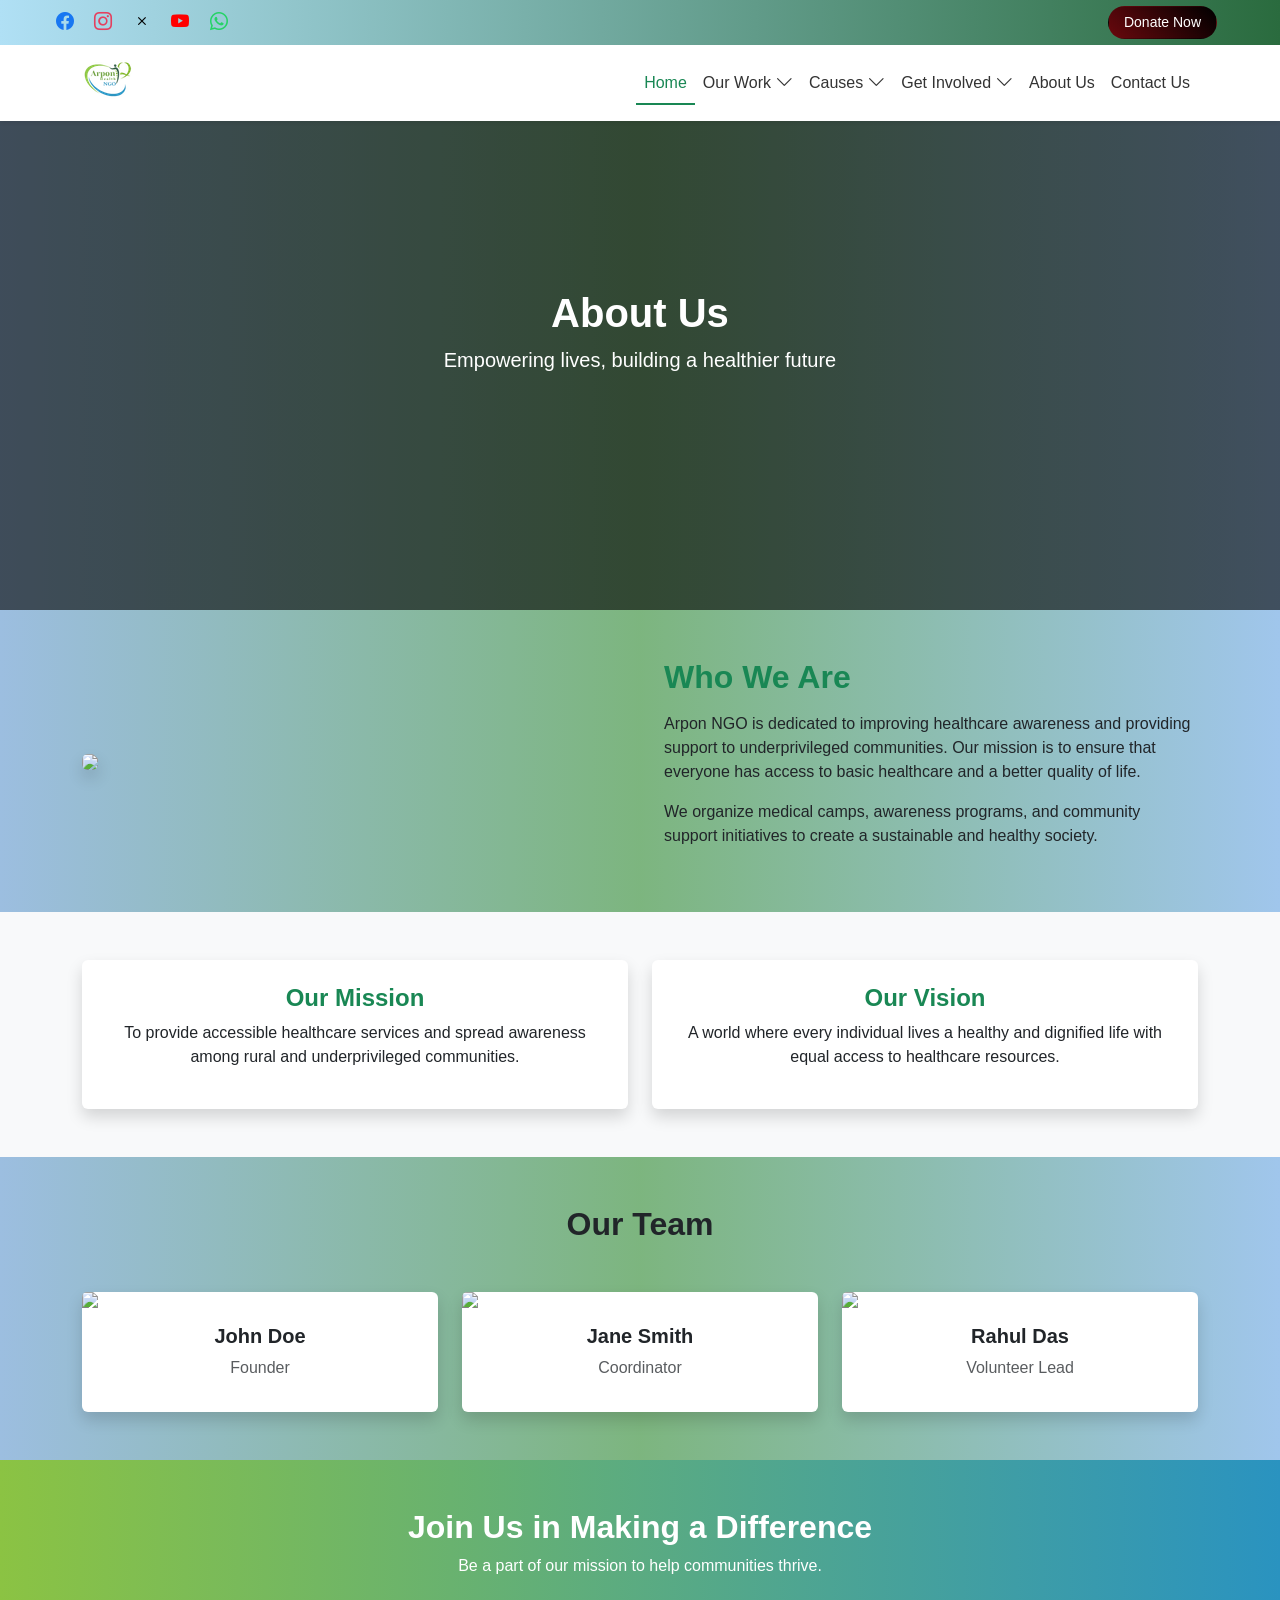
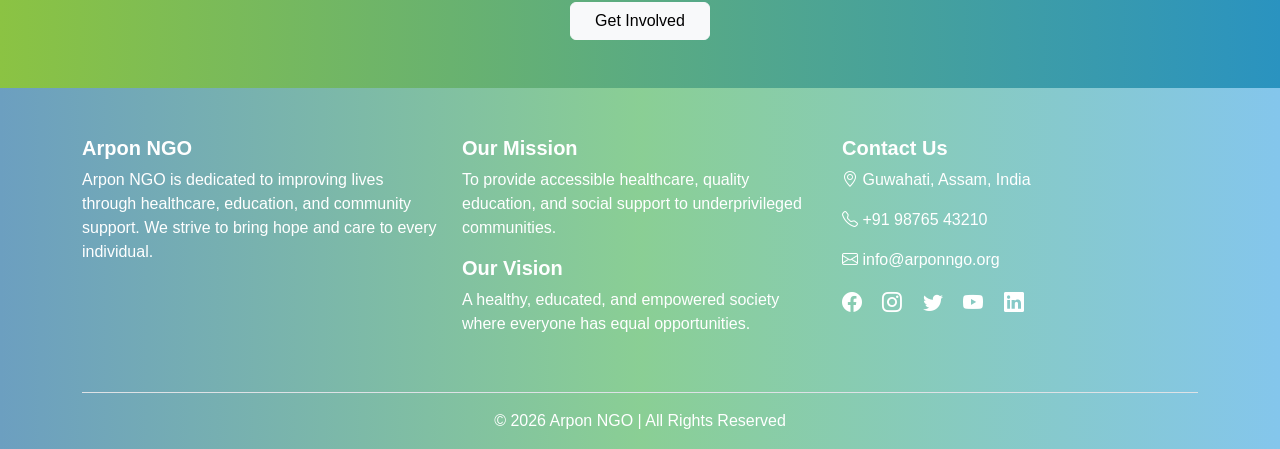
==== about_us.html @ 146d2fc1 "updated" ====
<!DOCTYPE html>
<html lang="en">
<head>
  <meta charset="UTF-8">
  <meta name="viewport" content="width=device-width, initial-scale=1.0">
  <title>About Us - Arpon NGO</title>

  <!-- Bootstrap 5 -->
  <link href="https://cdn.jsdelivr.net/npm/bootstrap@5.3.2/dist/css/bootstrap.min.css" rel="stylesheet">
  <link href="https://cdn.jsdelivr.net/npm/bootstrap-icons@1.11.3/font/bootstrap-icons.css" rel="stylesheet">

  <!-- Custom CSS -->
  <link rel="stylesheet" href="aseets/css/index.css">
  <link rel="stylesheet" href="aseets/css/about.css">
</head>
<body style="background: linear-gradient(to right, #9cbee0, #509c53be, #a0c6ec);">

  <!-- Top Bar -->
<div class="top-bar d-flex justify-content-between align-items-center px-3 px-lg-5">
  
  <!-- Social -->
   <div class="social-icons">
      <a href="#" class="facebook"><i class="bi bi-facebook"></i></a>
      <a href="#" class="instagram"><i class="bi bi-instagram"></i></a>
      <a href="#" class="twitter"><i class="bi bi-x"></i></a>
      <a href="#" class="youtube"><i class="bi bi-youtube"></i></a>
      <a href="#" class="whatsapp"><i class="bi bi-whatsapp"></i></a>
    </div>

  <!-- Donate Button -->
  <a href="#" class="btn btn-donate-top">Donate Now</a>
</div>

<!-- Navbar -->
<nav class="navbar navbar-expand-lg navbar-light bg-white shadow-sm fixed-top">
  <div class="container">

    <!-- Logo -->
   <a class="navbar-brand d-flex align-items-center fw-bold text-success" href="index.html">
  <img src="aseets/image/Arpan-NGO-Logo-50.png" class="me-2">
</a>

    <!-- Mobile Toggle -->
    <button class="navbar-toggler custom-toggler" data-bs-toggle="collapse" data-bs-target="#navMenu">
      <span></span>
      <span></span>
      <span></span>
    </button>

    <!-- Menu -->
    <div class="collapse navbar-collapse" id="navMenu">
      <ul class="navbar-nav ms-auto align-items-lg-center">

        <li class="nav-item">
          <a class="nav-link active" href="index.html">
            <i class="bi bi-house-door me-1 d-lg-none"></i> Home
          </a>
        </li>
<!-- Our Work -->
<li class="nav-item dropdown">
  <a class="nav-link d-flex align-items-center" data-bs-toggle="dropdown">
    <i class="bi bi-images me-1 d-lg-none"></i>
    Our Work
    <i class="bi bi-chevron-down ms-1 dropdown-arrow"></i>
  </a>
  <ul class="dropdown-menu">
    <li><a class="dropdown-item" href="gallery.html">Photos</a></li>
    <li><a class="dropdown-item" href="videos.html">Videos</a></li>
  </ul>
</li>

        <!-- Causes -->
        <li class="nav-item dropdown">
          <a class="nav-link d-flex align-items-center" data-bs-toggle="dropdown">
    <i class="bi bi-heart-pulse me-1 d-lg-none"></i> Causes
  <i class="bi bi-chevron-down ms-1 dropdown-arrow"></i>
</a>
          <ul class="dropdown-menu">
            <li><a class="dropdown-item" href="#">Healthcare</a></li>
            <li><a class="dropdown-item" href="#">Education</a></li>
          </ul>
        </li>

<!-- Get Involved -->
<li class="nav-item dropdown">
  <a class="nav-link d-flex align-items-center" data-bs-toggle="dropdown">
    <i class="bi bi-people me-1 d-lg-none"></i>
    Get Involved
    <i class="bi bi-chevron-down ms-1 dropdown-arrow"></i>
  </a>
  <ul class="dropdown-menu">
    <li><a class="dropdown-item" href="volunteer.html">Volunteer</a></li>
    <li><a class="dropdown-item" href="#">Partner With Us</a></li>
  </ul>
</li>

        <li class="nav-item">
          <a class="nav-link" href="about_us.html">
            <i class="bi bi-info-circle me-1 d-lg-none"></i> About Us
          </a>
        </li>

        <li class="nav-item">
          <a class="nav-link" href="#contact">
            <i class="bi bi-envelope me-1 d-lg-none"></i> Contact Us
          </a>
        </li>

      </ul>
    </div>

  </div>
</nav>


<!-- ================= HERO ================= -->
<section class="about-hero d-flex align-items-center text-white">
  <div class="container text-center">
    <h1 class="fw-bold">About Us</h1>
    <p class="lead">Empowering lives, building a healthier future</p>
  </div>
</section>

<!-- ================= ABOUT CONTENT ================= -->
<section class="py-5">
  <div class="container">
    <div class="row align-items-center g-5">

      <!-- Image -->
      <div class="col-lg-6">
        <img src="assets/image/about.jpg" class="img-fluid rounded shadow">
      </div>

      <!-- Text -->
      <div class="col-lg-6">
        <h2 class="fw-bold mb-3 text-success">Who We Are</h2>
        <p>
          Arpon NGO is dedicated to improving healthcare awareness and providing support
          to underprivileged communities. Our mission is to ensure that everyone has access
          to basic healthcare and a better quality of life.
        </p>
        <p>
          We organize medical camps, awareness programs, and community support initiatives
          to create a sustainable and healthy society.
        </p>
      </div>

    </div>
  </div>
</section>

<!-- ================= MISSION & VISION ================= -->
<section class="bg-light py-5">
  <div class="container">
    <div class="row g-4 text-center">

      <div class="col-md-6">
        <div class="p-4 bg-white shadow rounded h-100">
          <h4 class="text-success fw-bold">Our Mission</h4>
          <p>
            To provide accessible healthcare services and spread awareness
            among rural and underprivileged communities.
          </p>
        </div>
      </div>

      <div class="col-md-6">
        <div class="p-4 bg-white shadow rounded h-100">
          <h4 class="text-success fw-bold">Our Vision</h4>
          <p>
            A world where every individual lives a healthy and dignified life
            with equal access to healthcare resources.
          </p>
        </div>
      </div>

    </div>
  </div>
</section>

<!-- ================= TEAM ================= -->
<section class="py-5">
  <div class="container text-center">
    <h2 class="fw-bold mb-5">Our Team</h2>

    <div class="row g-4">

      <!-- Member -->
      <div class="col-md-4">
        <div class="card border-0 shadow">
          <img src="assets/image/team1.jpg" class="card-img-top">
          <div class="card-body">
            <h5 class="fw-bold">John Doe</h5>
            <p class="text-muted">Founder</p>
          </div>
        </div>
      </div>

      <!-- Member -->
      <div class="col-md-4">
        <div class="card border-0 shadow">
          <img src="assets/image/team2.jpg" class="card-img-top">
          <div class="card-body">
            <h5 class="fw-bold">Jane Smith</h5>
            <p class="text-muted">Coordinator</p>
          </div>
        </div>
      </div>

      <!-- Member -->
      <div class="col-md-4">
        <div class="card border-0 shadow">
          <img src="assets/image/team3.jpg" class="card-img-top">
          <div class="card-body">
            <h5 class="fw-bold">Rahul Das</h5>
            <p class="text-muted">Volunteer Lead</p>
          </div>
        </div>
      </div>

    </div>
  </div>
</section>

<!-- ================= CTA ================= -->
<section class="cta text-white text-center py-5">
  <div class="container">
    <h2 class="fw-bold">Join Us in Making a Difference</h2>
    <p class="mb-4">Be a part of our mission to help communities thrive.</p>
    <a href="#" class="btn btn-light px-4">Get Involved</a>
  </div>
</section>

<!-- Footer -->
<footer style="background: linear-gradient(to right, #6c9fc0, #a3f7aece, #84c6ec);"
class="bg-dark text-white pt-5 pb-3">
  <div class="container">
    <div class="row">

      <!-- About NGO -->
      <div class="col-md-4 mb-4">
        <h5 class="fw-bold">Arpon NGO</h5>
        <p>
          Arpon NGO is dedicated to improving lives through healthcare, education, 
          and community support. We strive to bring hope and care to every individual.
        </p>
      </div>

      <!-- Mission & Vision -->
      <div class="col-md-4 mb-4">
        <h5 class="fw-bold">Our Mission</h5>
        <p>
          To provide accessible healthcare, quality education, and social support 
          to underprivileged communities.
        </p>

        <h5 class="fw-bold mt-3">Our Vision</h5>
        <p>
          A healthy, educated, and empowered society where everyone has equal opportunities.
        </p>
      </div>

      <!-- Contact Info -->
      <div class="col-md-4 mb-4">
        <h5 class="fw-bold">Contact Us</h5>
        <p><i class="bi bi-geo-alt"></i> Guwahati, Assam, India</p>
        <p><i class="bi bi-telephone"></i> +91 98765 43210</p>
        <p><i class="bi bi-envelope"></i> info@arponngo.org</p>

        <!-- Social Media -->
        <div class="mt-3">
          <a href="#" class="text-white me-3"><i class="bi bi-facebook fs-5"></i></a>
          <a href="#" class="text-white me-3"><i class="bi bi-instagram fs-5"></i></a>
          <a href="#" class="text-white me-3"><i class="bi bi-twitter fs-5"></i></a>
          <a href="#" class="text-white me-3"><i class="bi bi-youtube fs-5"></i></a>
          <a href="#" class="text-white"><i class="bi bi-linkedin fs-5"></i></a>
        </div>
      </div>

    </div>

    <!-- Bottom Footer -->
    <div class="text-center border-top pt-3 mt-3">
      <p class="mb-0">© 2026 Arpon NGO | All Rights Reserved</p>
    </div>
  </div>
</footer>

<!-- Bootstrap JS -->
<script src="https://cdn.jsdelivr.net/npm/bootstrap@5.3.2/dist/js/bootstrap.bundle.min.js"></script>

</body>
</html>
---- aseets/css/index.css ----
/* Colors */
:root {
  --primary: #8bc343;
  --secondary: #2a93c0;
}

/* General */
body {
  font-family: 'Segoe UI', sans-serif;
}

/* Top Bar */
.top-bar {
  position: fixed;
  top: 0;
  width: 100%;
  z-index: 1050;
  background: linear-gradient(to right, #b0e0f5, #2a6b3e);
  color: #286dbd;
  height: 45px;
  display: flex;
  align-items: center;
}

.top-bar a {
  color: #fff;
  margin-right: 15px;
  font-size: 14px;
  transition: 0.3s;
}

.top-bar a:hover {
  color: #f5fbff;
}
/* SOCIAL ICON COLORS (OFFICIAL BRAND COLORS) */

.social-icons a {
  font-size: 18px;
  margin: 0 8px;
  transition: 0.3s;
}

/* Facebook */
.social-icons a.facebook {
  color: #1877F2;
}

/* Instagram */
.social-icons a.instagram {
  color: #E4405F;
}

/* Twitter (X) */
.social-icons a.twitter {
  color: #000000;
}

/* YouTube */
.social-icons a.youtube {
  color: #FF0000;
}

/* WhatsApp */
.social-icons a.whatsapp {
  color: #25D366;
}

/* Hover effect */
.social-icons a:hover {
  transform: scale(1.2);
}

/* Donate Button */
.btn-donate-top {
  background: linear-gradient(45deg, #69080d, #000000);
  padding: 5px 15px;
  border-radius: 20px;
  font-size: 15px;
  color: #fff;
  transition: 0.3s;
}

.btn-donate-top:hover {
  transform: scale(1.1);
}

/* Navbar Fix after topbar */
.navbar {
  top: 45px;
}

/* Mobile Icons */
.nav-link i {
  font-size: 18px;
}

/* Custom Hamburger */
.custom-toggler {
  border: none;
  outline: none;
}

.custom-toggler span {
  display: block;
  width: 25px;
  height: 3px;
  margin: 5px;
  background: #28a745;
  transition: 0.3s;
}

/* Animation */
.custom-toggler:hover span {
  background: #000;
}

/* Animation when active */
.custom-toggler.active span:nth-child(1) {
  transform: rotate(45deg) translate(5px, 5px);
}

.custom-toggler.active span:nth-child(2) {
  opacity: 0;
}

.custom-toggler.active span:nth-child(3) {
  transform: rotate(-45deg) translate(6px, -6px);
}

/* Dropdown Smooth */
.dropdown-menu {
  border-radius: 10px;
  border: none;
  box-shadow: 0 10px 20px rgba(0,0,0,0.1);
}


/* NAV LINK UNDERLINE ANIMATION */
.navbar .nav-link {
  position: relative;
  color: #333;
  transition: 0.3s;
}

/* underline hidden */
.navbar .nav-link::after {
  content: "";
  position: absolute;
  width: 0%;
  height: 2px;
  left: 0;
  bottom: 0;
  background: #198754; /* Bootstrap success color */
  transition: width 0.3s ease;
}

/* hover effect */
.navbar .nav-link:hover::after {
  width: 100%;
}

/* active link underline */
.navbar .nav-link.active::after {
  width: 100%;
}

/* optional active color */
.navbar .nav-link.active {
  color: #198754 !important;
}


/* DROPDOWN HOVER (Desktop only) */
@media (min-width: 992px) {
  .navbar .dropdown:hover .dropdown-menu {
    display: block;
    margin-top: 0;
  }
}

/* Hero Section */
.hero {
  position: relative;
  height: 100vh;
  display: flex;
  align-items: center;
  justify-content: center;
  overflow: hidden;
}

/* Background Image */
.hero-img {
  position: absolute;
  width: 100%;
  height: 100%;
  object-fit: cover;
  top: 0;
  left: 0;
  z-index: 1;
}

/* Dark Overlay (IMPORTANT) */
.hero::before {
.hero::before {
  background: linear-gradient(
    rgba(0,0,0,0.6),
    rgba(0,0,0,0.4)
  );
}
}

/* Text Content */
.hero .container {
  position: relative;
  z-index: 3;
  text-align: center;
  color: #dee5e9;
}
.hero .btn {
  transition: all 0.3s ease;
}

.hero .btn:hover {
  transform: translateY(-5px);
  background-color: #4CAF50;
  color: #fff;
}

/* Improve visibility */
.hero h1 {
  font-size: 3rem;
  font-weight: 700;
}

.hero p {
  font-size: 1.2rem;
}

/* Hover Glow about */
.glow-btn:hover {
  box-shadow: 0 0 15px rgba(252, 255, 253, 0.8),
              0 0 30px rgba(27, 180, 21, 0.993);
  transform: translateY(-2px);
}

/* stories of impact */
/* Story Card */
.story-card {
  background: #ffffff;
  border-radius: 15px;
  box-shadow: 0 5px 20px rgba(0,0,0,0.08);
  transition: 0.3s;
  display: flex;
  flex-direction: column;
}
.story-card {
  background: linear-gradient(135deg, rgba(227, 233, 228, 0.904), rgba(134, 183, 229, 0.719));
  backdrop-filter: blur(10px);
  border: 1px solid rgba(255,255,255,0.3);
}
.story-card:hover {
  transform: translateY(-5px);
}

/* Avatar */
.story-avatar {
  width: 55px;
  height: 55px;
  border-radius: 50%;
  object-fit: cover;
}

/* Equal text area */
.story-text {
  display: -webkit-box;
  -webkit-line-clamp: 3; /* truncate */
  -webkit-box-orient: vertical;
  overflow: hidden;
  color: #555;
  flex-grow: 1;
  transition: 0.3s;
}

/* Expanded */
.story-text.expanded {
  -webkit-line-clamp: unset;
}

/* Read More */
.read-more {
  color: #198754;
  font-weight: 600;
  cursor: pointer;
  margin-top: 10px;
  display: inline-block;
}

.gallery-card {
  overflow: hidden;
  border-radius: 15px;
  position: relative;
  cursor: pointer;
}

.gallery-img {
  width: 100%;
  transition: transform 0.4s ease;
  border-radius: 15px;
}

.gallery-card:hover .gallery-img {
  transform: scale(1.1);
}

/* Dark overlay */
.gallery-card::after {
  content: "";
  position: absolute;
  inset: 0;
  background: rgba(0,0,0,0.2);
  opacity: 0;
  transition: 0.3s;
  border-radius: 15px;
}

.gallery-card:hover::after {
  opacity: 1;
}

/* Button style */
#viewMoreBtn {
  border-radius: 30px;
  font-weight: 600;
}

/* Animated Send message Button */
.btn-send {
  position: relative;
  display: inline-block;
  padding: 12px 28px;
  background: linear-gradient(45deg, #28a745, #20c997);
  color: #fff;
  font-weight: 600;
  border: none;
  border-radius: 50px;
  overflow: hidden;
  transition: all 0.3s ease;
  box-shadow: 0 4px 15px rgba(0,0,0,0.15);
}
/* Footer */
footer {
  background: var(--secondary);
  color: white;
}
footer a:hover {
  color: #4CAF50;
  transition: 0.3s;
}

/* Universal Responsive Spacing */
.custom-margin {
  margin-bottom: clamp(16px, 3vw, 32px);
}




    .nav-link {
    padding: 10px 0;
    font-size: 16px;
  }
---- aseets/css/about.css ----
/* Hero Section */
.about-hero {
  height: 60vh;
  background: linear-gradient(rgba(0,0,0,0.6), rgba(0,0,0,0.6)),
              url('../assets/image/about-banner.jpg') center/cover no-repeat;
  margin-top: 70px;
}

/* CTA Section */
.cta {
  background: linear-gradient(to right, #8bc343, #2a93c0);
}

/* Card Hover */
.card:hover {
  transform: translateY(-5px);
  transition: 0.3s;
}

/* Responsive Fix */
@media (max-width: 768px) {
  .about-hero {
    height: 40vh;
  }
}
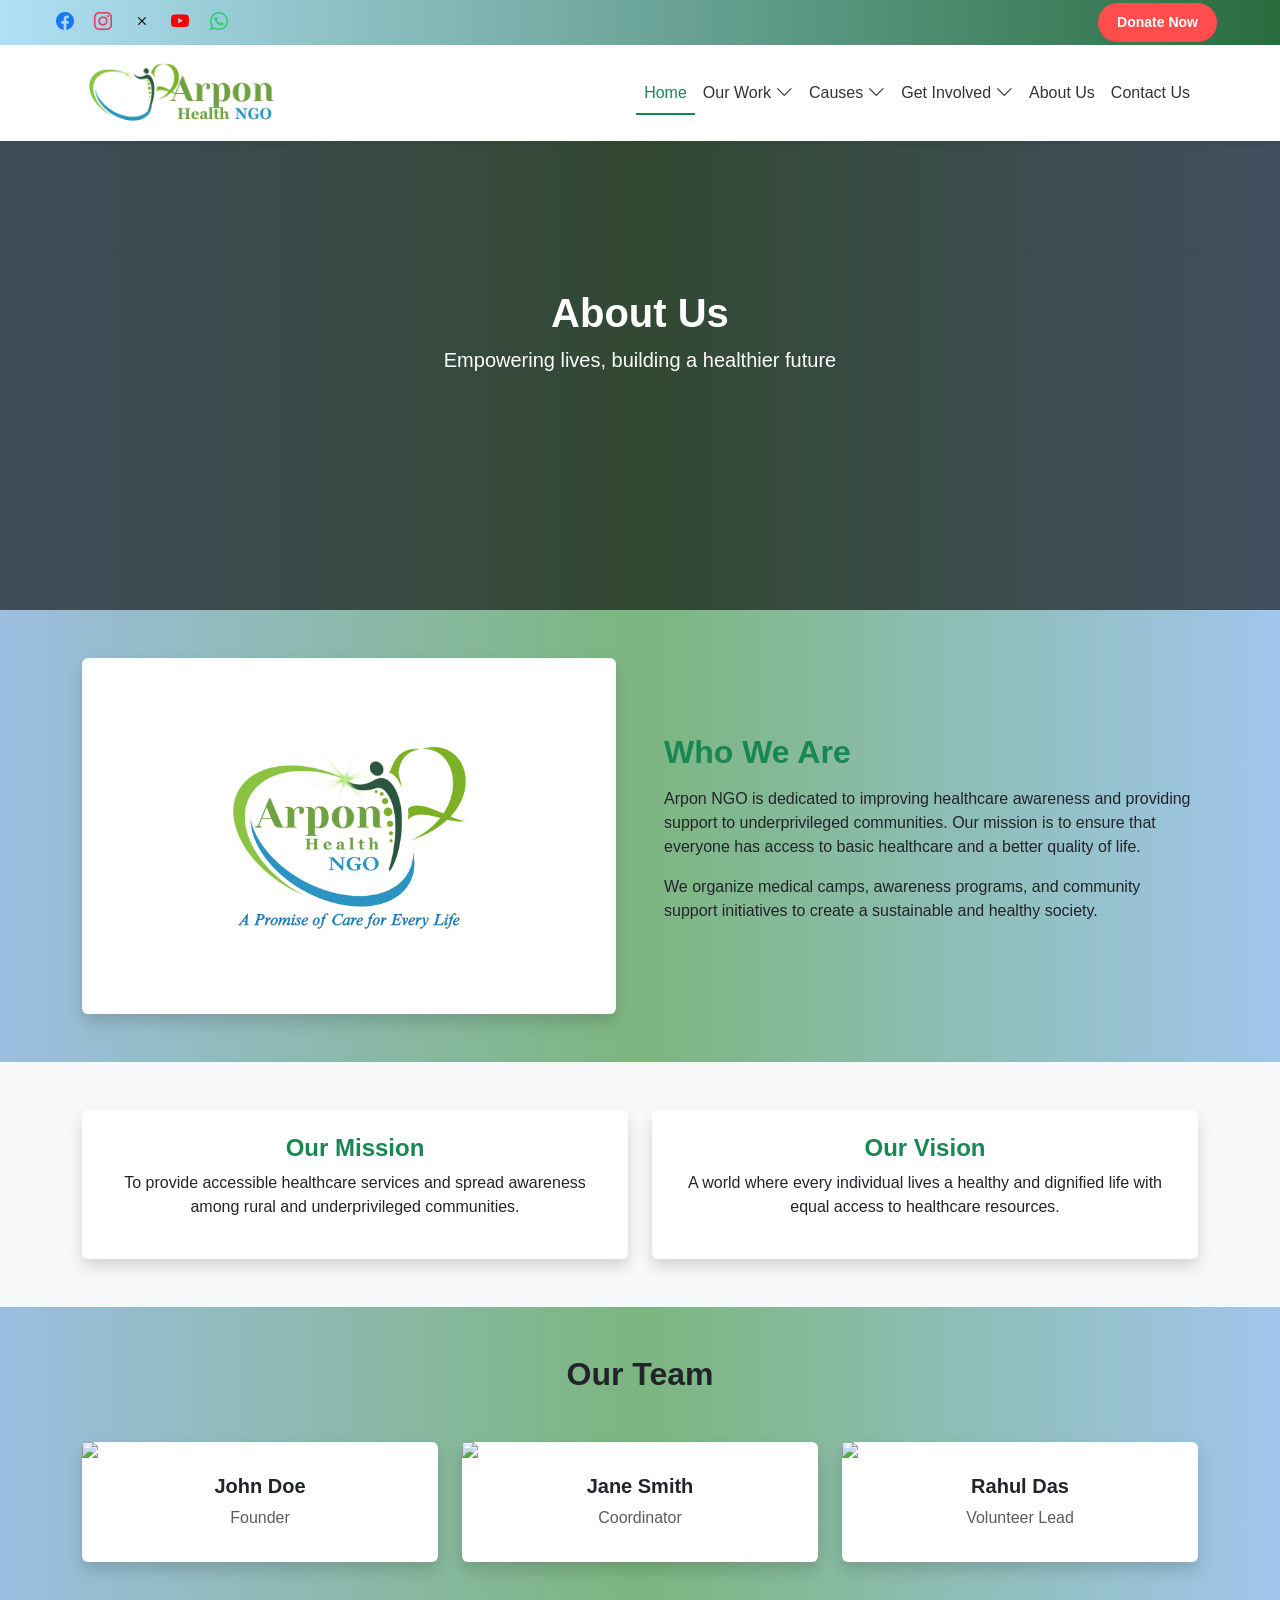
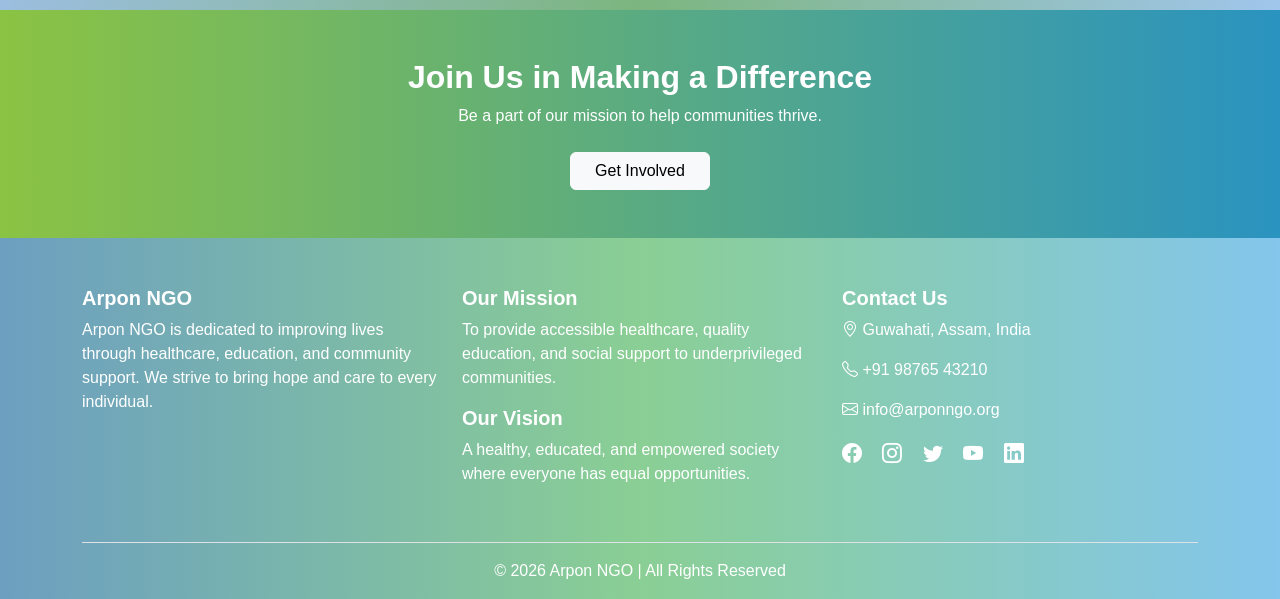
==== commit 74ea63b3: "updated" ====
--- a/about_us.html
+++ b/about_us.html
@@ -35,12 +35,12 @@
 <nav class="navbar navbar-expand-lg navbar-light bg-white shadow-sm fixed-top">
   <div class="container">
 
-    <!-- Logo -->
-   <a class="navbar-brand d-flex align-items-center fw-bold text-success" href="index.html">
-  <img src="aseets/image/Arpan-NGO-Logo-50.png" class="me-2">
+<!-- Logo -->
+<a class="navbar-brand d-flex align-items-center fw-bold" href="index.html">
+  <img src="aseets/image/Arpan-NGO-logo -2.png" class="me-2" style="height:70px; width: 200px;">
 </a>
 
-    <!-- Mobile Toggle -->
+<!-- Mobile Toggle -->
     <button class="navbar-toggler custom-toggler" data-bs-toggle="collapse" data-bs-target="#navMenu">
       <span></span>
       <span></span>
@@ -128,7 +128,7 @@
 
       <!-- Image -->
       <div class="col-lg-6">
-        <img src="assets/image/about.jpg" class="img-fluid rounded shadow">
+        <img src="aseets/image/Arpan-about.png" class="img-fluid rounded shadow">
       </div>
 
       <!-- Text -->
@@ -288,6 +288,14 @@
 
 <!-- Bootstrap JS -->
 <script src="https://cdn.jsdelivr.net/npm/bootstrap@5.3.2/dist/js/bootstrap.bundle.min.js"></script>
+<Script>
+
+    const toggler = document.querySelector(".navbar-toggler");
+
+  toggler.addEventListener("click", function () {
+    this.classList.toggle("active");
+  });
+</Script>
 
 </body>
 </html>
--- a/aseets/css/index.css
+++ b/aseets/css/index.css
@@ -34,6 +34,7 @@
 .top-bar a:hover {
   color: #f5fbff;
 }
+
 /* SOCIAL ICON COLORS (OFFICIAL BRAND COLORS) */
 
 .social-icons a {
@@ -72,14 +73,26 @@
   transform: scale(1.2);
 }
 
-/* Donate Button */
 .btn-donate-top {
-  background: linear-gradient(45deg, #69080d, #000000);
-  padding: 5px 15px;
-  border-radius: 20px;
-  font-size: 15px;
+  background: #ff4d4d;
   color: #fff;
-  transition: 0.3s;
+  padding: 8px 18px;
+  border-radius: 30px;
+  text-decoration: none;
+  font-weight: 600;
+  animation: glow 1.5s infinite alternate;
+}
+
+@keyframes glow {
+  from {
+    box-shadow: 0 0 5px #ff4d4d,
+                0 0 10px #ff4d4d;
+  }
+  to {
+    box-shadow: 0 0 15px #ff4d4d,
+                0 0 25px #ff4d4d,
+                0 0 35px #ff4d4d;
+  }
 }
 
 .btn-donate-top:hover {
@@ -297,44 +310,25 @@
   display: inline-block;
 }
 
-.gallery-card {
-  overflow: hidden;
-  border-radius: 15px;
-  position: relative;
+.gallery-img {
+  width: 100%;
+  height: 120px;
+  object-fit: cover;
+  border-radius: 10px;
   cursor: pointer;
-}
-
-.gallery-img {
-  width: 100%;
-  transition: transform 0.4s ease;
-  border-radius: 15px;
-}
-
-.gallery-card:hover .gallery-img {
-  transform: scale(1.1);
-}
-
-/* Dark overlay */
-.gallery-card::after {
-  content: "";
-  position: absolute;
-  inset: 0;
-  background: rgba(0,0,0,0.2);
-  opacity: 0;
-  transition: 0.3s;
-  border-radius: 15px;
-}
-
-.gallery-card:hover::after {
-  opacity: 1;
-}
-
-/* Button style */
-#viewMoreBtn {
-  border-radius: 30px;
-  font-weight: 600;
-}
-
+  transition: 0.3s;
+}
+
+.gallery-img:hover {
+  transform: scale(1.05);
+}
+
+/* Bigger images on desktop */
+@media (min-width: 768px) {
+  .gallery-img {
+    height: 160px;
+  }
+}
 /* Animated Send message Button */
 .btn-send {
   position: relative;
--- a/aseets/css/about.css
+++ b/aseets/css/about.css
@@ -4,6 +4,25 @@
   background: linear-gradient(rgba(0,0,0,0.6), rgba(0,0,0,0.6)),
               url('../assets/image/about-banner.jpg') center/cover no-repeat;
   margin-top: 70px;
+}
+
+/* Custom Hamburger */
+.custom-toggler {
+  border: none;
+  outline: none;
+}
+
+.custom-toggler span {
+  display: block;
+  width: 25px;
+  height: 3px;
+  margin: 5px;
+  background: #28a745;
+  transition: 0.3s;
+}
+/* Animation */
+.custom-toggler:hover span {
+  background: #000;
 }
 
 /* CTA Section */
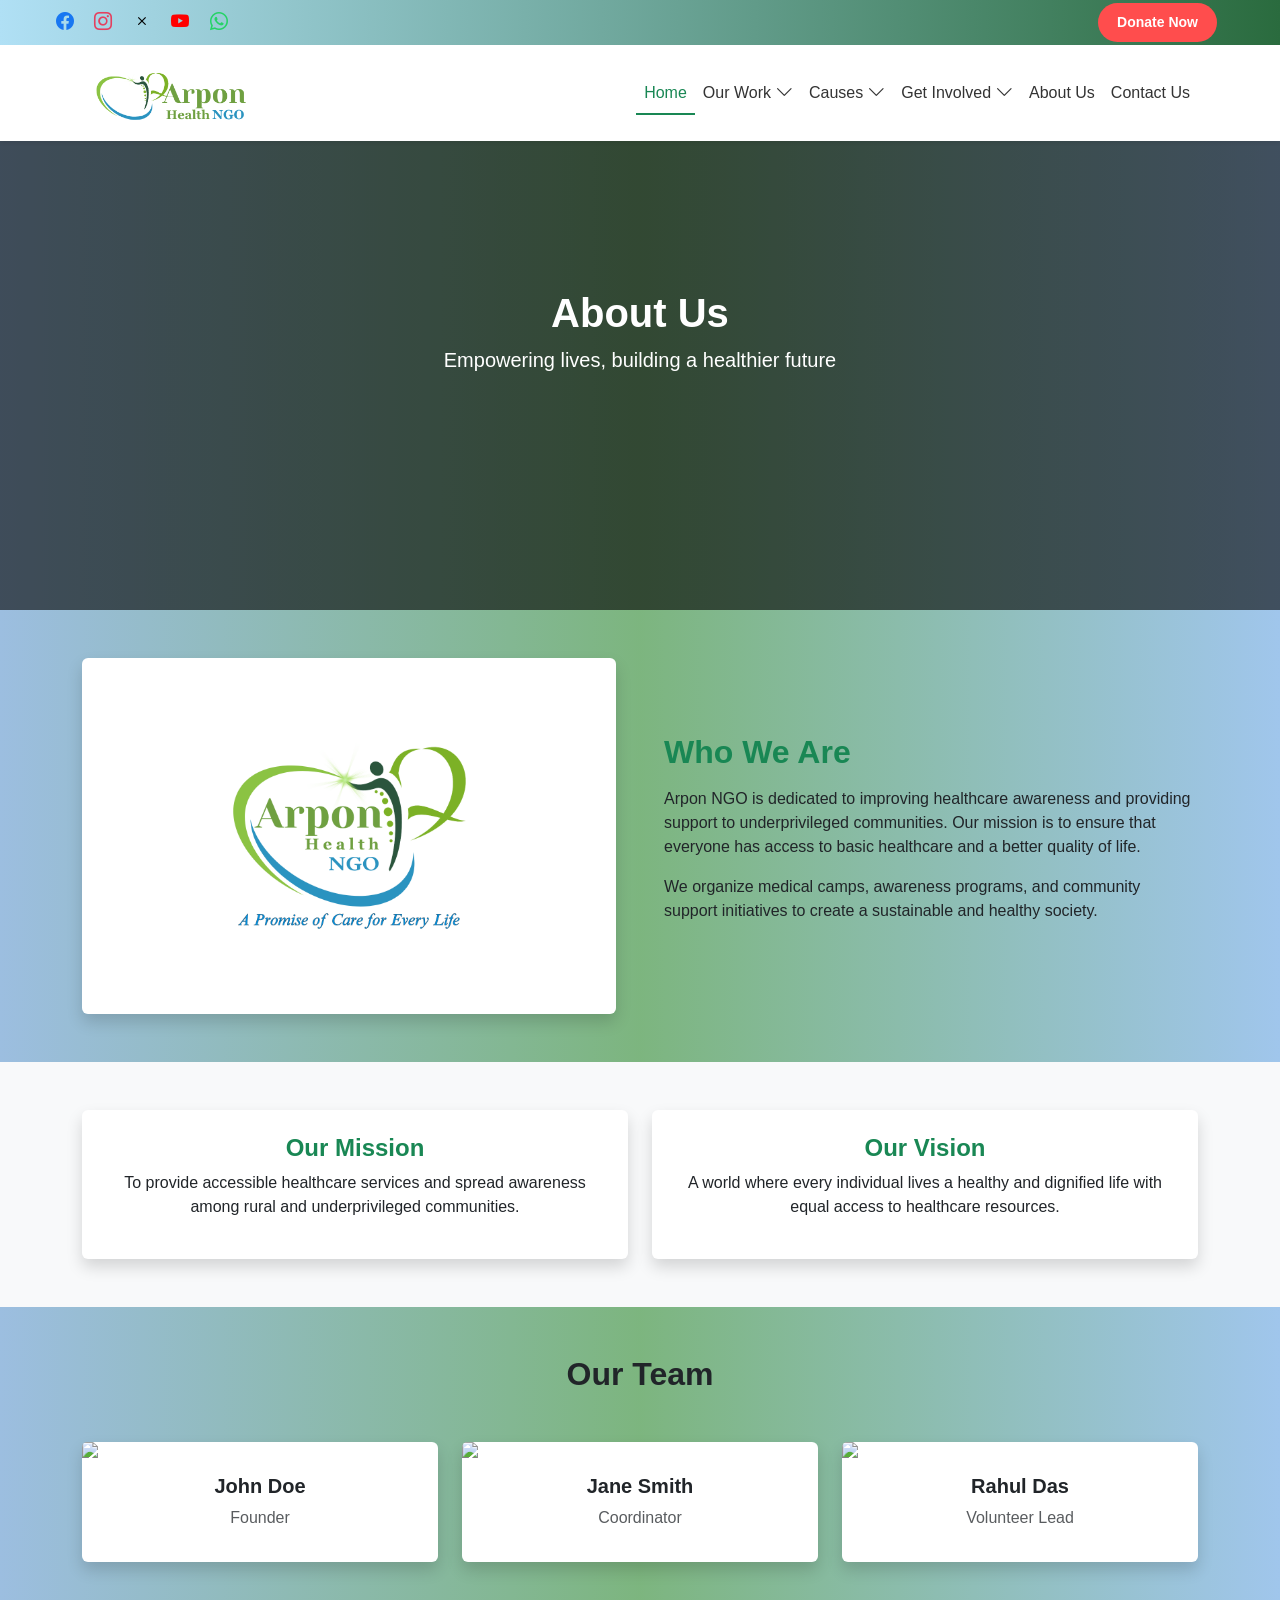
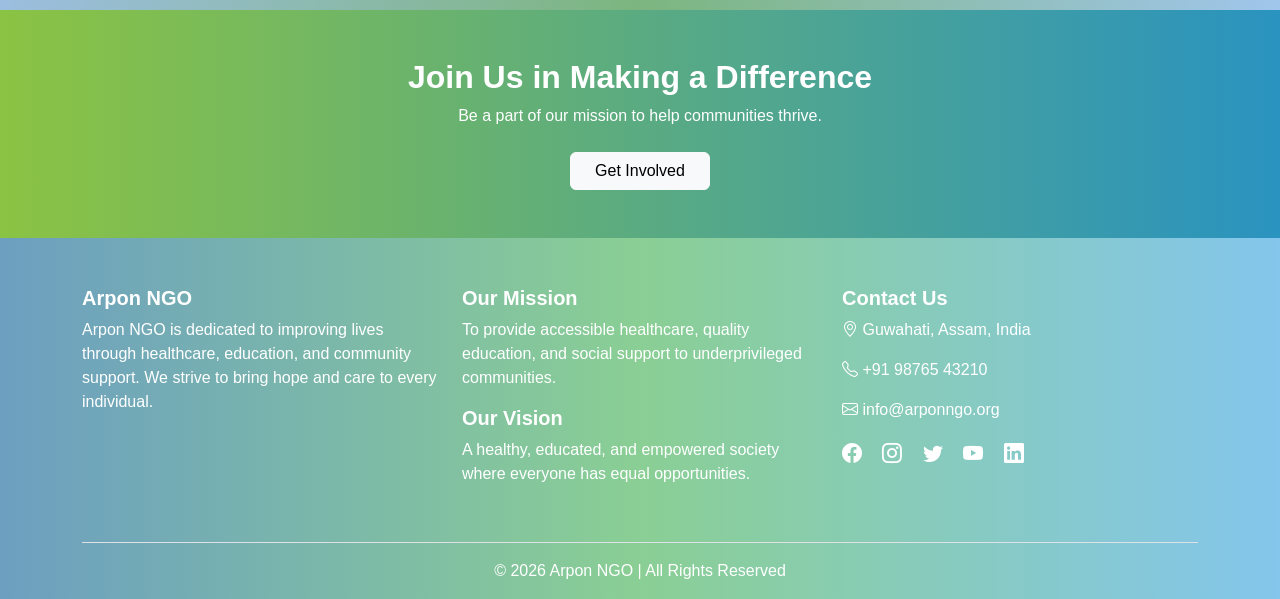
==== commit f98352a6: "update logo" ====
--- a/about_us.html
+++ b/about_us.html
@@ -37,7 +37,7 @@
 
 <!-- Logo -->
 <a class="navbar-brand d-flex align-items-center fw-bold" href="index.html">
-  <img src="aseets/image/Arpan-NGO-logo -2.png" class="me-2" style="height:70px; width: 200px;">
+  <img src="aseets/image/logo.png" class="me-2" style="height:70px;">
 </a>
 
 <!-- Mobile Toggle -->
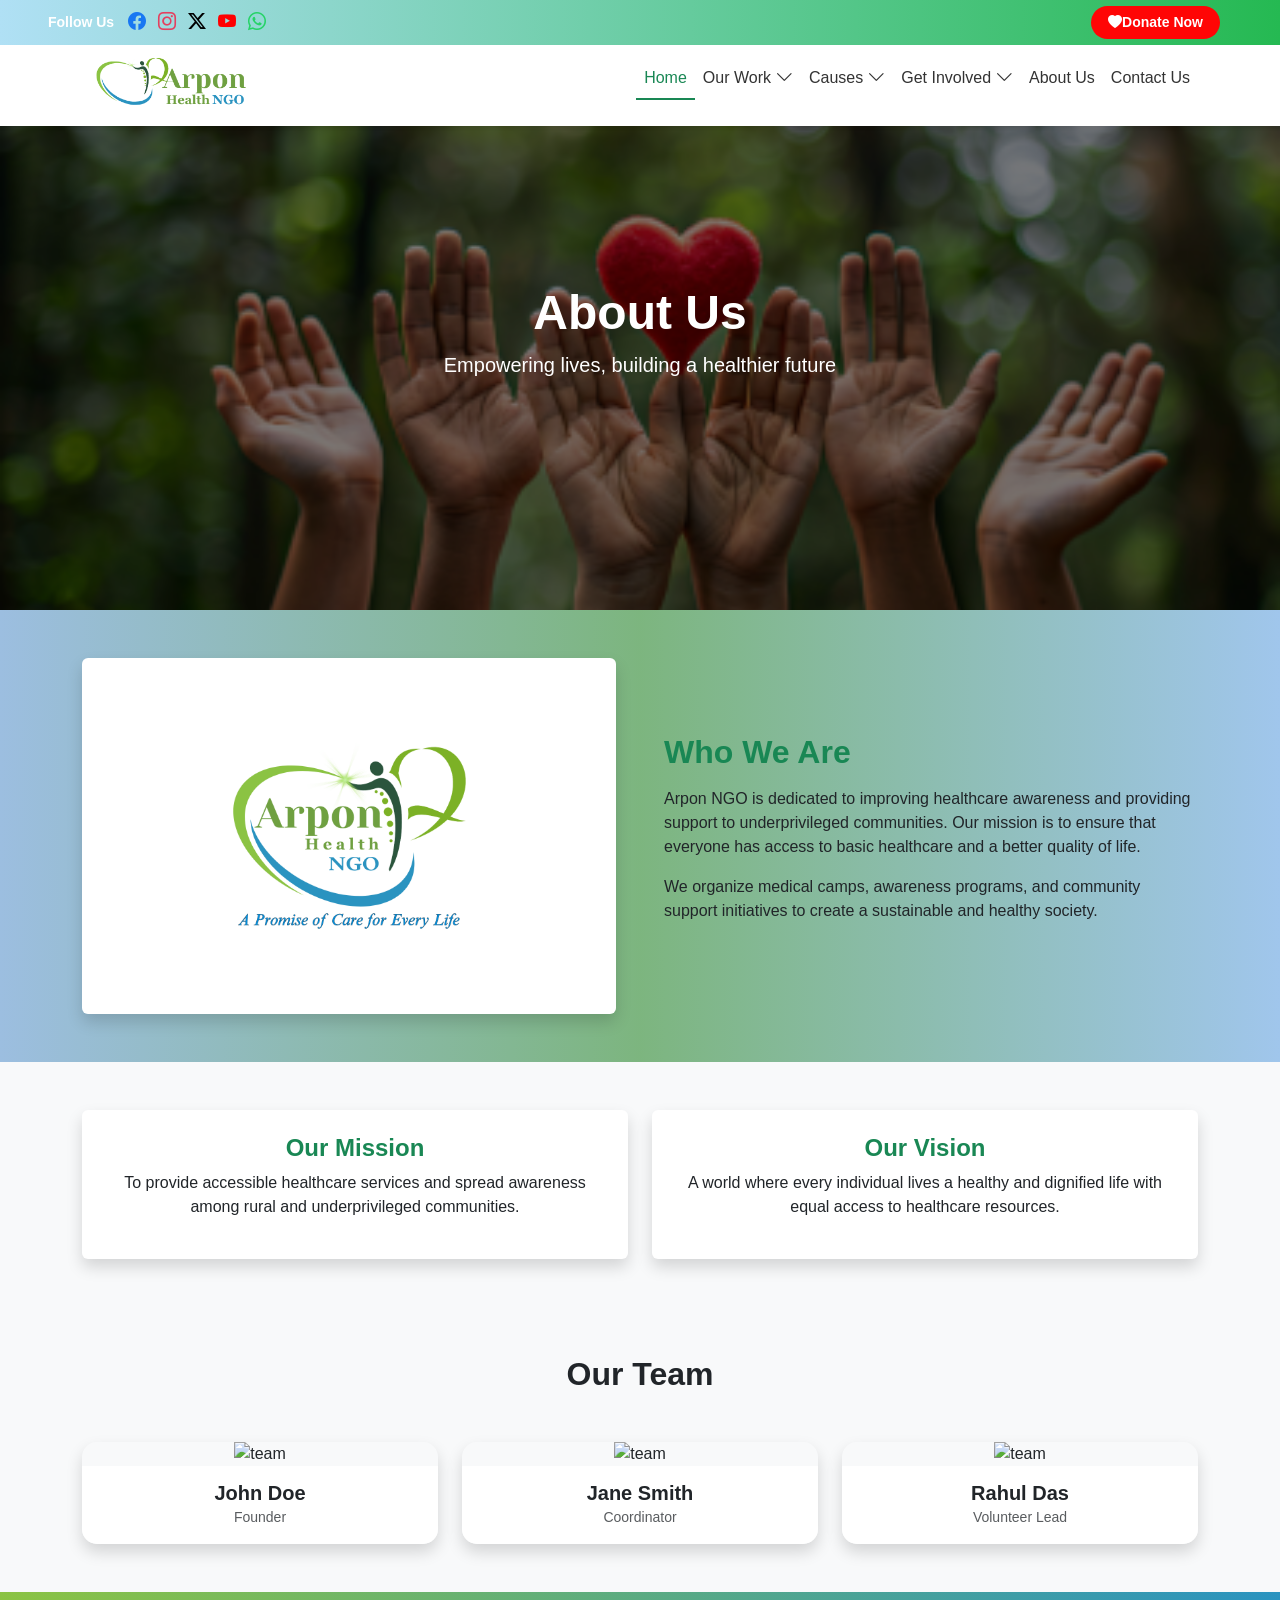
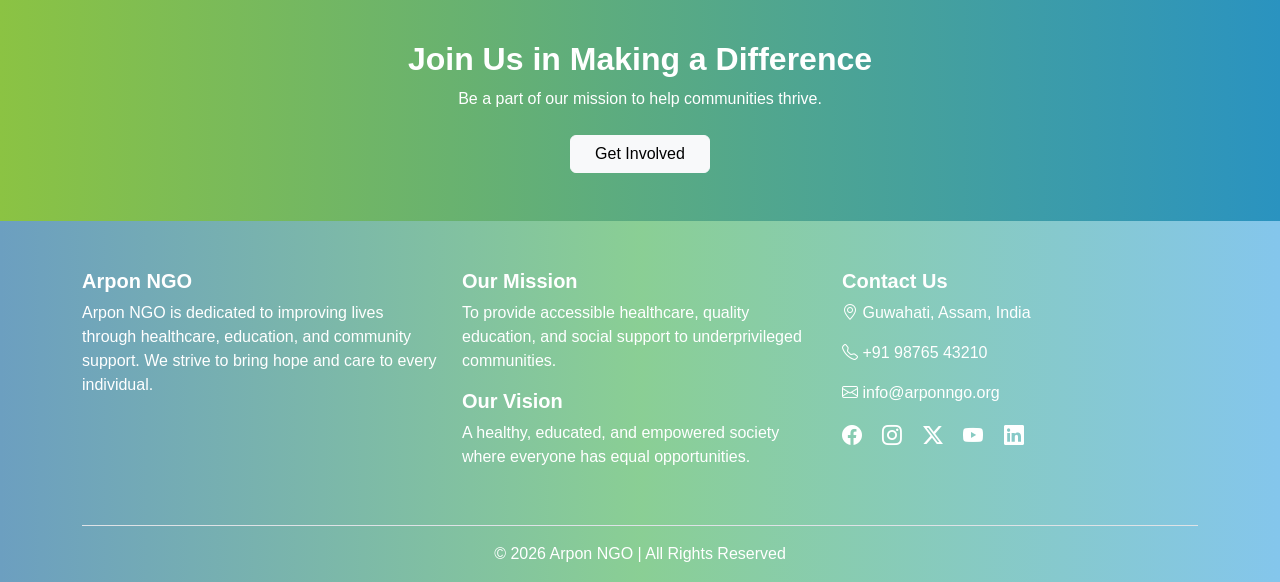
==== commit b03c8c1a: "updated all" ====
--- a/about_us.html
+++ b/about_us.html
@@ -19,21 +19,23 @@
 <div class="top-bar d-flex justify-content-between align-items-center px-3 px-lg-5">
   
   <!-- Social -->
-   <div class="social-icons">
+    <div class="social-icons d-flex align-items-center">
+    <span class="follow-text me-2">Follow Us</span>
       <a href="#" class="facebook"><i class="bi bi-facebook"></i></a>
       <a href="#" class="instagram"><i class="bi bi-instagram"></i></a>
-      <a href="#" class="twitter"><i class="bi bi-x"></i></a>
+      <a href="#" class="twitter"><i class="bi bi-twitter-x"></i></a>
       <a href="#" class="youtube"><i class="bi bi-youtube"></i></a>
       <a href="#" class="whatsapp"><i class="bi bi-whatsapp"></i></a>
     </div>
 
   <!-- Donate Button -->
-  <a href="#" class="btn btn-donate-top">Donate Now</a>
+  <a href="#" class="btn btn-donate-top">
+     <i class="bi bi-heart-fill"></i>Donate Now</a>
 </div>
 
 <!-- Navbar -->
 <nav class="navbar navbar-expand-lg navbar-light bg-white shadow-sm fixed-top">
-  <div class="container">
+  <div class="container" style="margin-top: -25px; margin-top: -15px;">
 
 <!-- Logo -->
 <a class="navbar-brand d-flex align-items-center fw-bold" href="index.html">
@@ -114,9 +116,14 @@
 
 
 <!-- ================= HERO ================= -->
-<section class="about-hero d-flex align-items-center text-white">
-  <div class="container text-center">
-    <h1 class="fw-bold">About Us</h1>
+<section class="about-hero d-flex align-items-center text-white"
+  style="min-height: 60vh; background: url('aseets/image/6.png') center/cover no-repeat; position: relative;">
+
+  <!-- Dark Overlay -->
+  <div style="position:absolute; top:0; left:0; width:100%; height:100%; background: rgba(0,0,0,0.5);"></div>
+
+  <div class="container text-center position-relative">
+    <h1 class="fw-bold display-5">About Us</h1>
     <p class="lead">Empowering lives, building a healthier future</p>
   </div>
 </section>
@@ -178,43 +185,77 @@
   </div>
 </section>
 
-<!-- ================= TEAM ================= -->
-<section class="py-5">
+<section class="py-5 bg-light">
   <div class="container text-center">
     <h2 class="fw-bold mb-5">Our Team</h2>
 
     <div class="row g-4">
 
-      <!-- Member -->
-      <div class="col-md-4">
-        <div class="card border-0 shadow">
-          <img src="assets/image/team1.jpg" class="card-img-top">
-          <div class="card-body">
-            <h5 class="fw-bold">John Doe</h5>
-            <p class="text-muted">Founder</p>
-          </div>
-        </div>
-      </div>
-
-      <!-- Member -->
-      <div class="col-md-4">
-        <div class="card border-0 shadow">
-          <img src="assets/image/team2.jpg" class="card-img-top">
-          <div class="card-body">
-            <h5 class="fw-bold">Jane Smith</h5>
-            <p class="text-muted">Coordinator</p>
-          </div>
-        </div>
-      </div>
-
-      <!-- Member -->
-      <div class="col-md-4">
-        <div class="card border-0 shadow">
-          <img src="assets/image/team3.jpg" class="card-img-top">
-          <div class="card-body">
-            <h5 class="fw-bold">Rahul Das</h5>
-            <p class="text-muted">Volunteer Lead</p>
-          </div>
+      <!-- Member 1 -->
+      <div class="col-md-4 col-sm-6">
+        <div class="team-card shadow">
+
+          <img src="aseets/image/Teams-img/Member-1.jpg" alt="team">
+
+          <!-- Overlay -->
+          <div class="team-overlay">
+            <div class="team-social">
+              <a href="#"><i class="bi bi-facebook"></i></a>
+              <a href="#"><i class="bi bi-instagram"></i></a>
+              <a href="#"><i class="bi bi-linkedin"></i></a>
+            </div>
+          </div>
+
+          <!-- Info -->
+          <div class="team-info bg-white">
+            <h5 class="fw-bold mb-0">John Doe</h5>
+            <small class="text-muted">Founder</small>
+          </div>
+
+        </div>
+      </div>
+
+      <!-- Member 2 -->
+      <div class="col-md-4 col-sm-6">
+        <div class="team-card shadow">
+
+          <img src="aseets/image/Teams-img/member-2.jpg" alt="team">
+
+          <div class="team-overlay">
+            <div class="team-social">
+              <a href="#"><i class="bi bi-facebook"></i></a>
+              <a href="#"><i class="bi bi-instagram"></i></a>
+              <a href="#"><i class="bi bi-linkedin"></i></a>
+            </div>
+          </div>
+
+          <div class="team-info bg-white">
+            <h5 class="fw-bold mb-0">Jane Smith</h5>
+            <small class="text-muted">Coordinator</small>
+          </div>
+
+        </div>
+      </div>
+
+      <!-- Member 3 -->
+      <div class="col-md-4 col-sm-6">
+        <div class="team-card shadow">
+
+          <img src="aseets/image/Teams-img/member-3.jpg" alt="team">
+
+          <div class="team-overlay">
+            <div class="team-social">
+              <a href="#"><i class="bi bi-facebook"></i></a>
+              <a href="#"><i class="bi bi-instagram"></i></a>
+              <a href="#"><i class="bi bi-linkedin"></i></a>
+            </div>
+          </div>
+
+          <div class="team-info bg-white">
+            <h5 class="fw-bold mb-0">Rahul Das</h5>
+            <small class="text-muted">Volunteer Lead</small>
+          </div>
+
         </div>
       </div>
 
@@ -271,7 +312,7 @@
         <div class="mt-3">
           <a href="#" class="text-white me-3"><i class="bi bi-facebook fs-5"></i></a>
           <a href="#" class="text-white me-3"><i class="bi bi-instagram fs-5"></i></a>
-          <a href="#" class="text-white me-3"><i class="bi bi-twitter fs-5"></i></a>
+          <a href="#" class="text-white me-3"><i class="bi bi-twitter-x fs-5"></i></a>
           <a href="#" class="text-white me-3"><i class="bi bi-youtube fs-5"></i></a>
           <a href="#" class="text-white"><i class="bi bi-linkedin fs-5"></i></a>
         </div>
--- a/aseets/css/index.css
+++ b/aseets/css/index.css
@@ -11,22 +11,39 @@
   font-family: 'Segoe UI', sans-serif;
 }
 
-/* Top Bar */
+
+/* ================= TOP BAR ================= */
+
 .top-bar {
   position: fixed;
   top: 0;
   width: 100%;
   z-index: 1050;
-  background: linear-gradient(to right, #b0e0f5, #2a6b3e);
-  color: #286dbd;
-  height: 45px;
+  background: linear-gradient(to right, #b0e0f5, #25b952);
+  color: #fff;
+  min-height: 45px;
+  padding: 5px 0;
+}
+
+/* Social Container */
+.social-icons {
   display: flex;
   align-items: center;
 }
 
+/* Follow Us Text */
+.follow-text {
+  font-size: 14px;
+  font-weight: 600;
+  color: #ffffff;
+  margin-right: 8px;
+  white-space: nowrap;
+}
+
+/* Links */
 .top-bar a {
   color: #fff;
-  margin-right: 15px;
+  margin-right: 12px;
   font-size: 14px;
   transition: 0.3s;
 }
@@ -35,11 +52,10 @@
   color: #f5fbff;
 }
 
-/* SOCIAL ICON COLORS (OFFICIAL BRAND COLORS) */
-
+/* SOCIAL ICON COLORS */
 .social-icons a {
   font-size: 18px;
-  margin: 0 8px;
+  margin: 0 6px;
   transition: 0.3s;
 }
 
@@ -68,37 +84,52 @@
   color: #25D366;
 }
 
-/* Hover effect */
+/* Hover */
 .social-icons a:hover {
   transform: scale(1.2);
 }
 
+/* Donate Button */
 .btn-donate-top {
-  background: #ff4d4d;
+  background: #ff0505;
   color: #fff;
-  padding: 8px 18px;
+  padding: 5px 16px;
   border-radius: 30px;
   text-decoration: none;
   font-weight: 600;
   animation: glow 1.5s infinite alternate;
 }
 
-@keyframes glow {
-  from {
-    box-shadow: 0 0 5px #ff4d4d,
-                0 0 10px #ff4d4d;
-  }
-  to {
-    box-shadow: 0 0 15px #ff4d4d,
-                0 0 25px #ff4d4d,
-                0 0 35px #ff4d4d;
-  }
-}
-
 .btn-donate-top:hover {
   transform: scale(1.1);
 }
 
+/* ================= MOBILE ================= */
+
+@media (max-width: 576px) {
+
+  .top-bar {
+    flex-wrap: wrap;
+    justify-content: space-between;
+    padding: 6px 10px;
+  }
+
+  /* KEEP Follow Us visible */
+  .follow-text {
+    display: inline;
+    font-size: 13px;
+  }
+
+  .social-icons a {
+    font-size: 15px;
+    margin: 0 4px;
+  }
+
+  .btn-donate-top {
+    padding: 4px 10px;
+    font-size: 12px;
+  }
+}
 /* Navbar Fix after topbar */
 .navbar {
   top: 45px;
@@ -309,26 +340,50 @@
   margin-top: 10px;
   display: inline-block;
 }
-
-.gallery-img {
+/* ===== SECTION BG ===== */
+.contact-section {
+  background: linear-gradient(135deg, #c0dbf7, #e9f7ef);
+}
+
+/* ===== CARD STYLE ===== */
+.contact-card {
+  background: #fff;
+  border-radius: 20px;
+  box-shadow: 0 10px 30px rgba(0,0,0,0.08);
+  transition: 0.3s;
+}
+
+.contact-card:hover {
+  transform: translateY(-5px);
+}
+
+/* ===== FORM ===== */
+.form-control {
+  border-radius: 12px;
+  padding: 12px;
+}
+
+.form-control:focus {
+  border-color: #198754;
+  box-shadow: 0 0 0 0.15rem rgba(25,135,84,0.2);
+}
+
+/* ===== MAP CARD ===== */
+.map-card {
+  border-radius: 20px;
+  overflow: hidden;
+  box-shadow: 0 10px 30px rgba(0,0,0,0.08);
+  height: 100%;
+}
+
+.map-card iframe {
   width: 100%;
-  height: 120px;
-  object-fit: cover;
-  border-radius: 10px;
-  cursor: pointer;
-  transition: 0.3s;
-}
-
-.gallery-img:hover {
-  transform: scale(1.05);
-}
-
-/* Bigger images on desktop */
-@media (min-width: 768px) {
-  .gallery-img {
-    height: 160px;
-  }
-}
+  height: 100%;
+  min-height: 300px;
+  border: 0;
+}
+
+/* ===== BUTTON (UNCHANGED STYLE ENHANCED) ===== */
 /* Animated Send message Button */
 .btn-send {
   position: relative;
@@ -343,6 +398,42 @@
   transition: all 0.3s ease;
   box-shadow: 0 4px 15px rgba(0,0,0,0.15);
 }
+
+
+
+/* ===== MOBILE ===== */
+@media (max-width: 576px) {
+
+  .contact-card {
+    padding: 20px !important;
+  }
+
+  .btn-send {
+    width: 100%;
+    text-align: center;
+  }
+
+  h2 {
+    font-size: 22px;
+  }
+}
+
+/* ===== TABLET ===== */
+@media (min-width: 577px) and (max-width: 991px) {
+
+  .map-card iframe {
+    min-height: 350px;
+  }
+}
+
+/* ===== DESKTOP ===== */
+@media (min-width: 992px) {
+
+  .map-card iframe {
+    min-height: 100%;
+  }
+}
+
 /* Footer */
 footer {
   background: var(--secondary);
--- a/aseets/css/about.css
+++ b/aseets/css/about.css
@@ -36,9 +36,75 @@
   transition: 0.3s;
 }
 
+/* TEAM SECTION */
+.team-card {
+  border-radius: 15px;
+  overflow: hidden;
+  position: relative;
+  transition: 0.4s ease;
+}
+
+.team-card img {
+  width: 100%;
+  height: 300px;
+  object-fit: cover;
+  transition: 0.4s;
+}
+
+/* Overlay */
+.team-overlay {
+  position: absolute;
+  bottom: 0;
+  left: 0;
+  width: 100%;
+  height: 100%;
+  background: linear-gradient(to top, rgba(0,0,0,0.8), transparent);
+  opacity: 0;
+  transition: 0.4s;
+  display: flex;
+  align-items: flex-end;
+  justify-content: center;
+  padding: 20px;
+}
+
+/* Social Icons */
+.team-social a {
+  color: #fff;
+  margin: 0 8px;
+  font-size: 18px;
+  transition: 0.3s;
+}
+.team-social a:hover {
+  color: #20c997;
+}
+
+/* Hover Effects */
+.team-card:hover img {
+  transform: scale(1.1);
+}
+.team-card:hover .team-overlay {
+  opacity: 1;
+}
+.team-card:hover {
+  transform: translateY(-10px);
+  box-shadow: 0 15px 30px rgba(0,0,0,0.2);
+}
+
+/* Text */
+.team-info {
+  padding: 15px;
+}
+
+
+
 /* Responsive Fix */
 @media (max-width: 768px) {
   .about-hero {
     height: 40vh;
   }
+   .team-card img {
+    height: 220px;
+  }
+
+  
 }
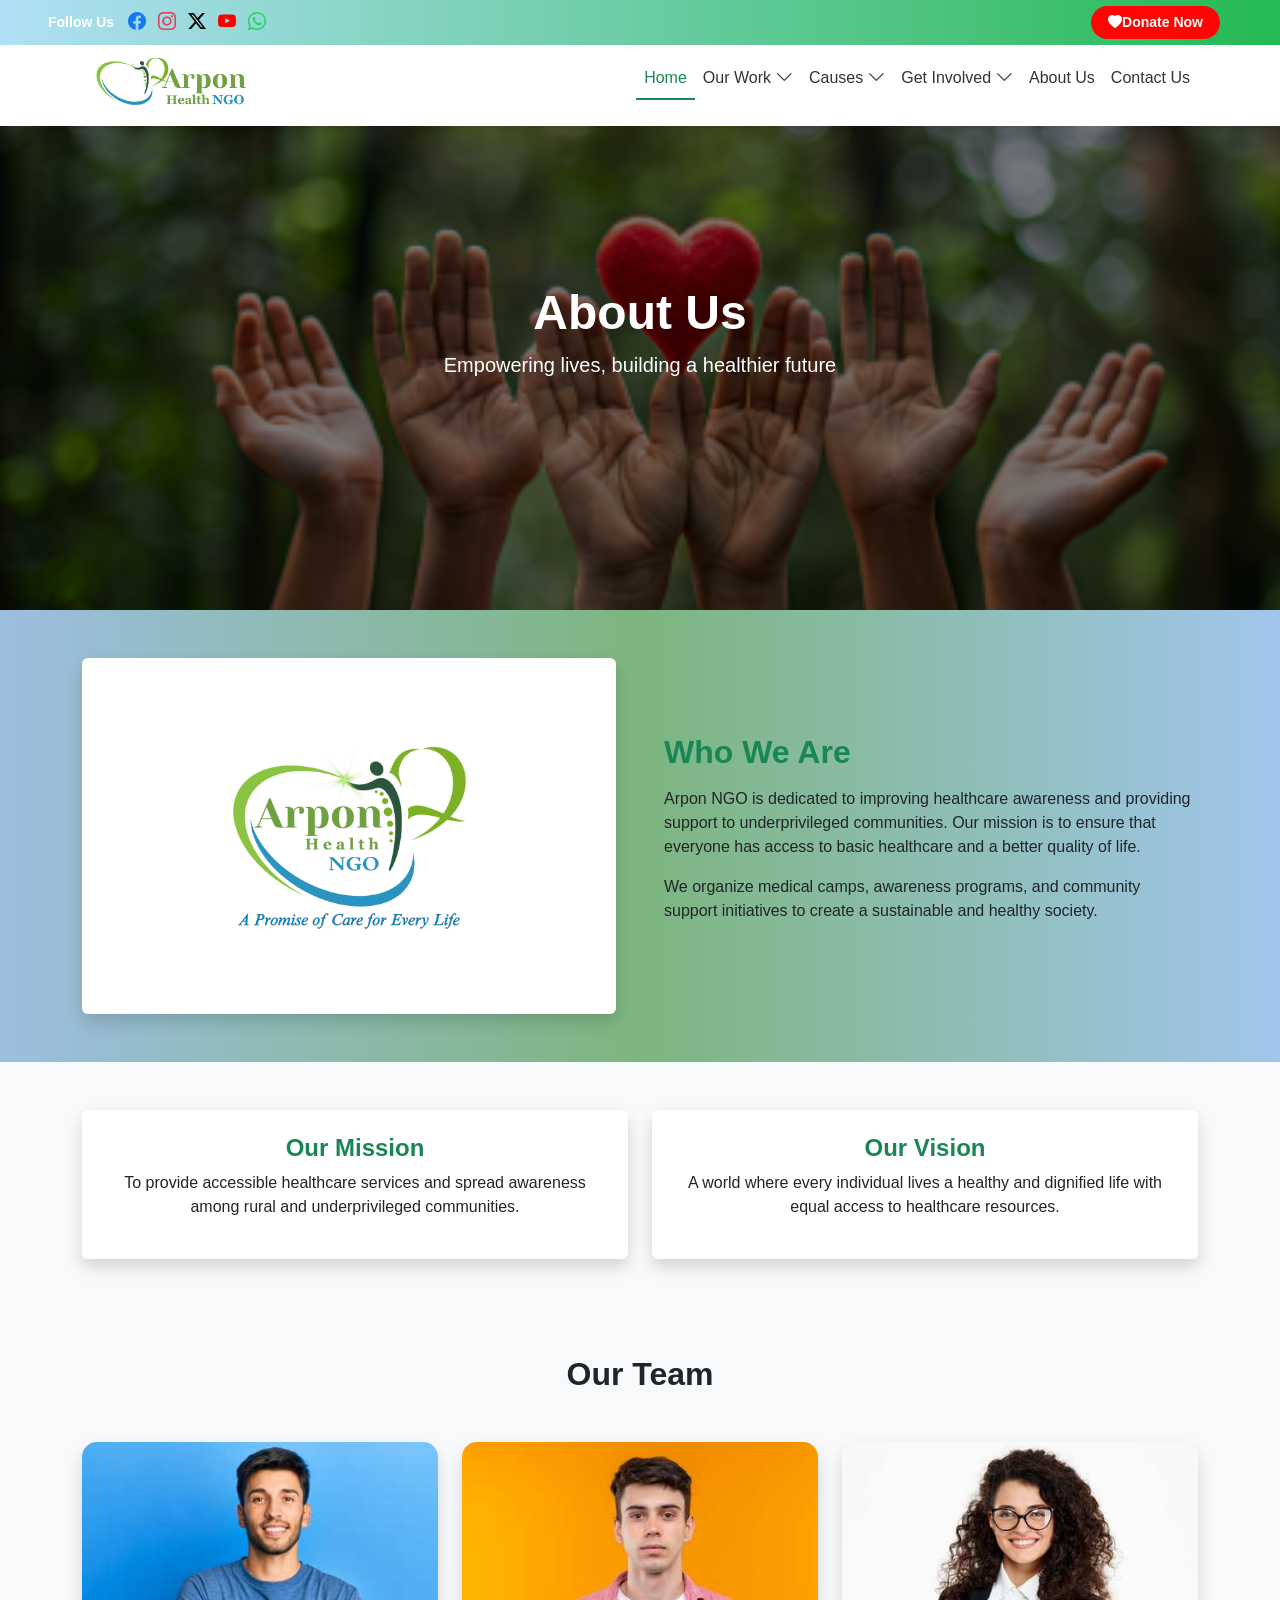
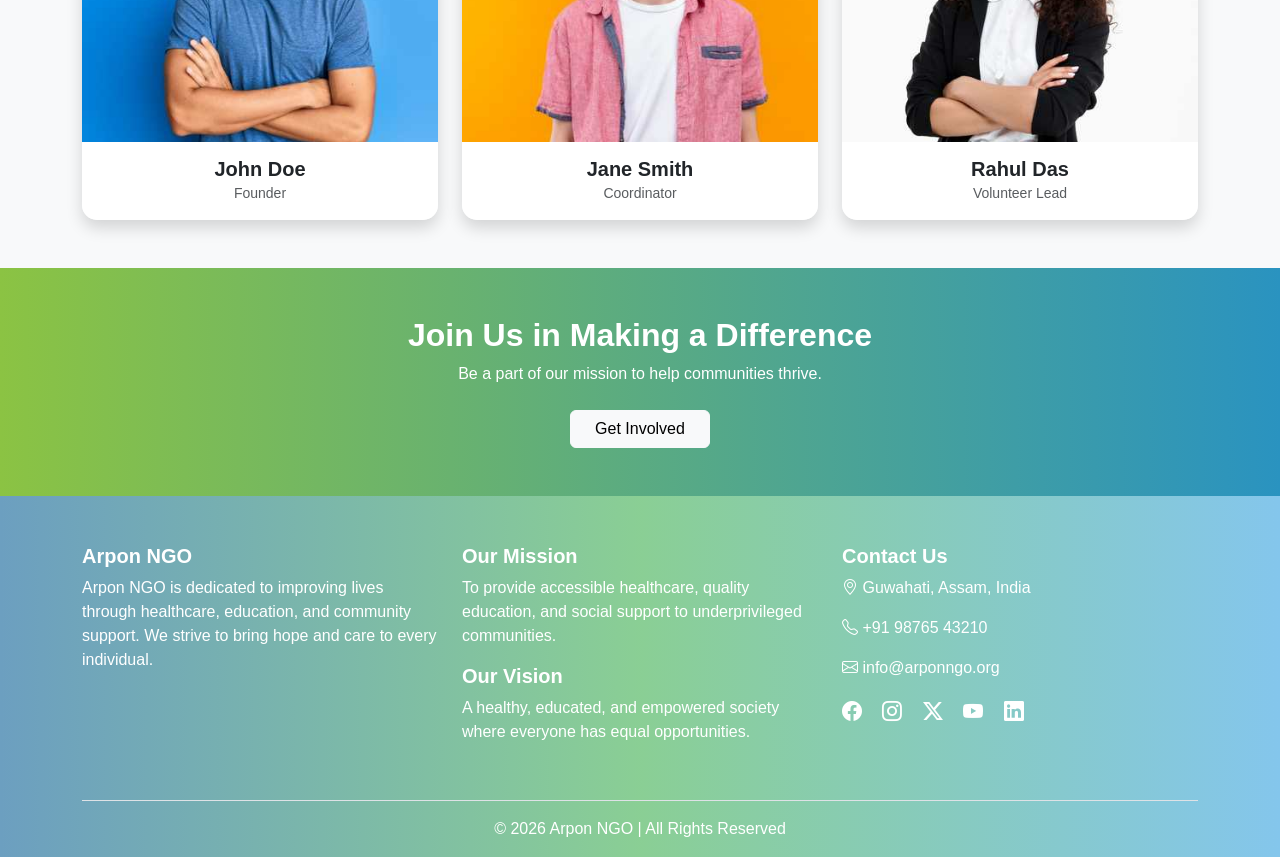
==== commit 57bcbd7a: "updated" ====
--- a/about_us.html
+++ b/about_us.html
@@ -195,7 +195,7 @@
       <div class="col-md-4 col-sm-6">
         <div class="team-card shadow">
 
-          <img src="aseets/image/Teams-img/Member-1.jpg" alt="team">
+          <img src="aseets/image/Teams-img/mmbr-1.jpg" alt="team">
 
           <!-- Overlay -->
           <div class="team-overlay">
@@ -219,7 +219,7 @@
       <div class="col-md-4 col-sm-6">
         <div class="team-card shadow">
 
-          <img src="aseets/image/Teams-img/member-2.jpg" alt="team">
+          <img src="aseets/image/Teams-img/mmbr2.jpg" alt="team">
 
           <div class="team-overlay">
             <div class="team-social">
@@ -241,7 +241,7 @@
       <div class="col-md-4 col-sm-6">
         <div class="team-card shadow">
 
-          <img src="aseets/image/Teams-img/member-3.jpg" alt="team">
+          <img src="aseets/image/Teams-img/mmbr-3.jpg" alt="team">
 
           <div class="team-overlay">
             <div class="team-social">
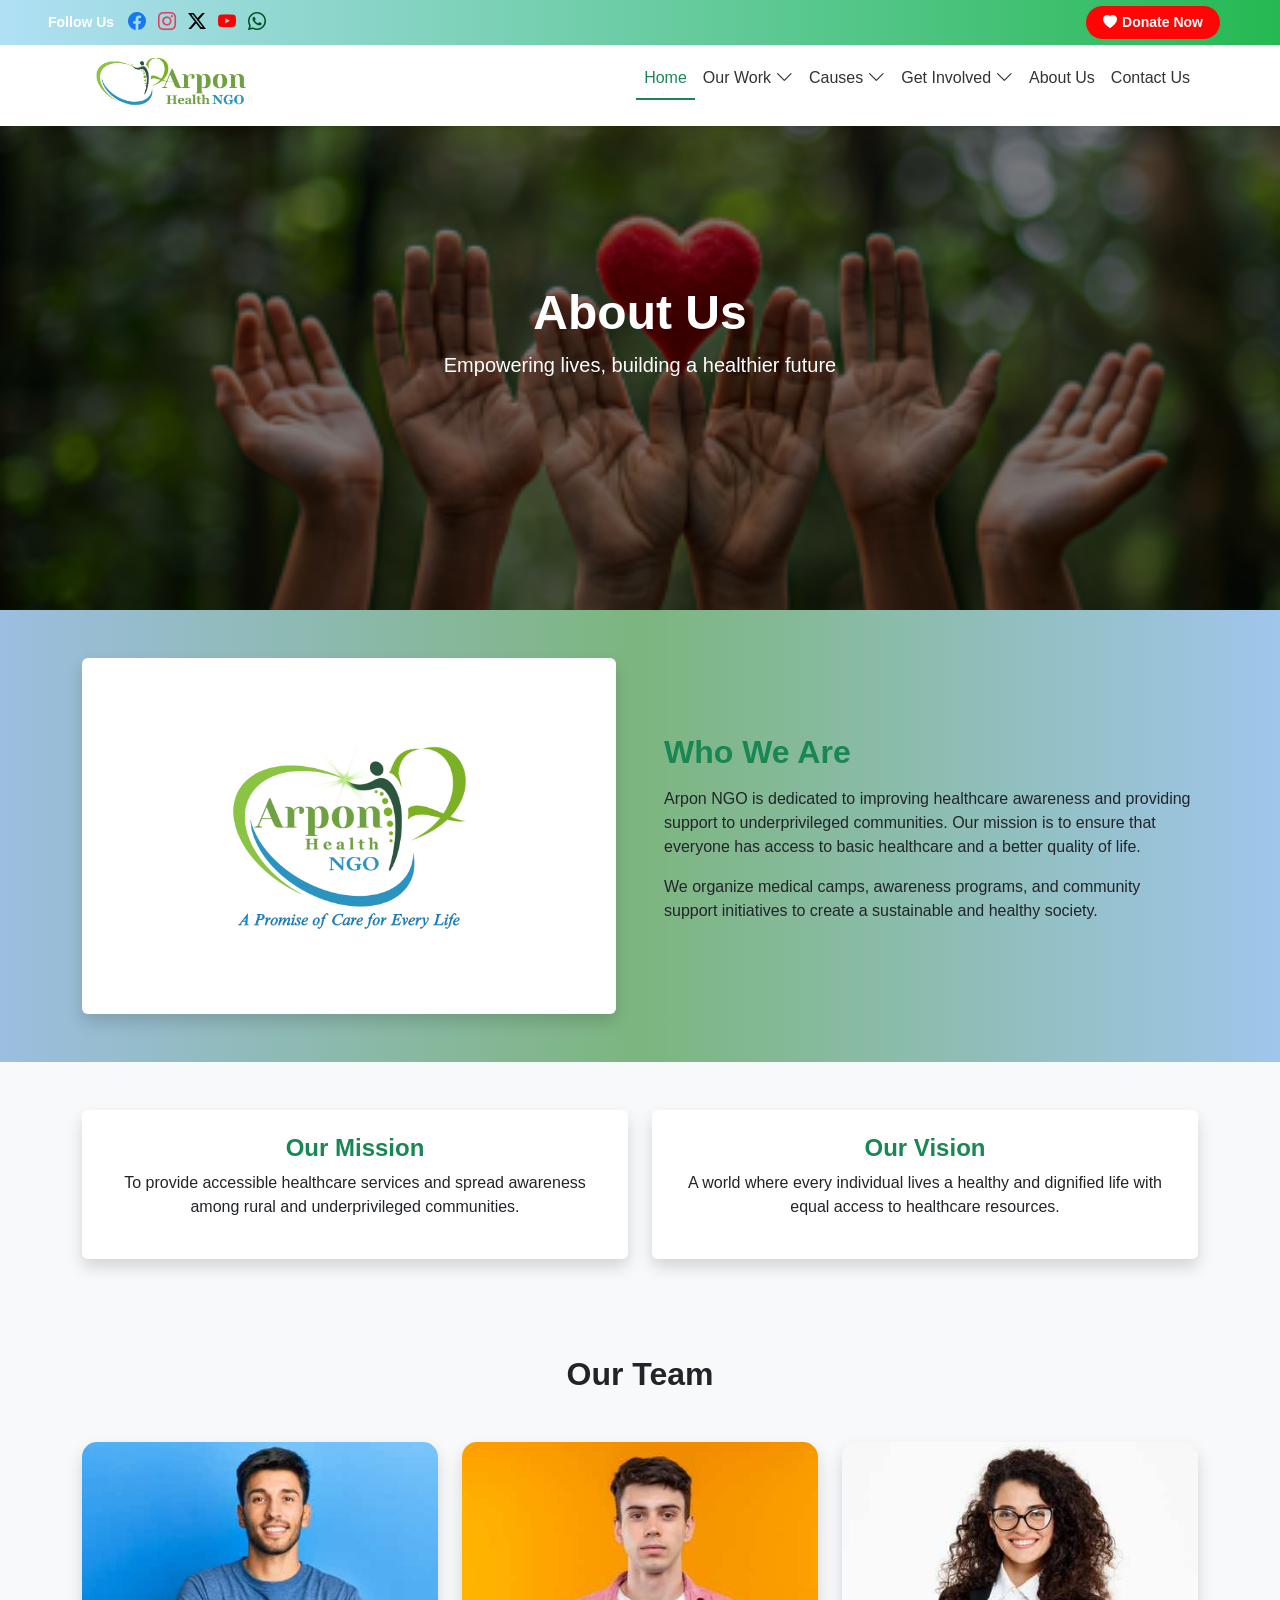
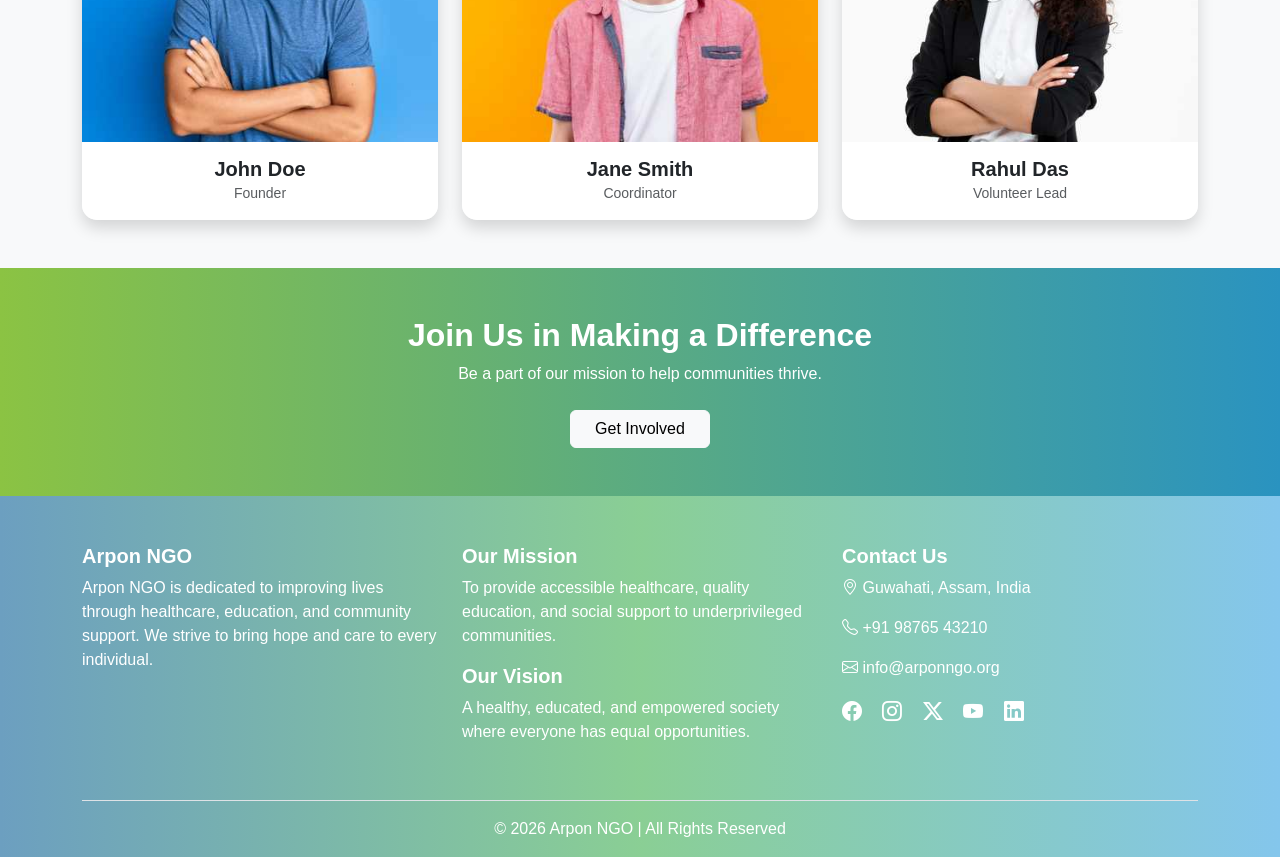
==== commit b8f174ae: "updated" ====
--- a/about_us.html
+++ b/about_us.html
@@ -30,7 +30,7 @@
 
   <!-- Donate Button -->
   <a href="#" class="btn btn-donate-top">
-     <i class="bi bi-heart-fill"></i>Donate Now</a>
+     <i class="bi bi-heart-fill" style="margin-right: 5px;"></i>Donate Now</a>
 </div>
 
 <!-- Navbar -->
--- a/aseets/css/index.css
+++ b/aseets/css/index.css
@@ -81,7 +81,7 @@
 
 /* WhatsApp */
 .social-icons a.whatsapp {
-  color: #25D366;
+  color: #01521f;
 }
 
 /* Hover */
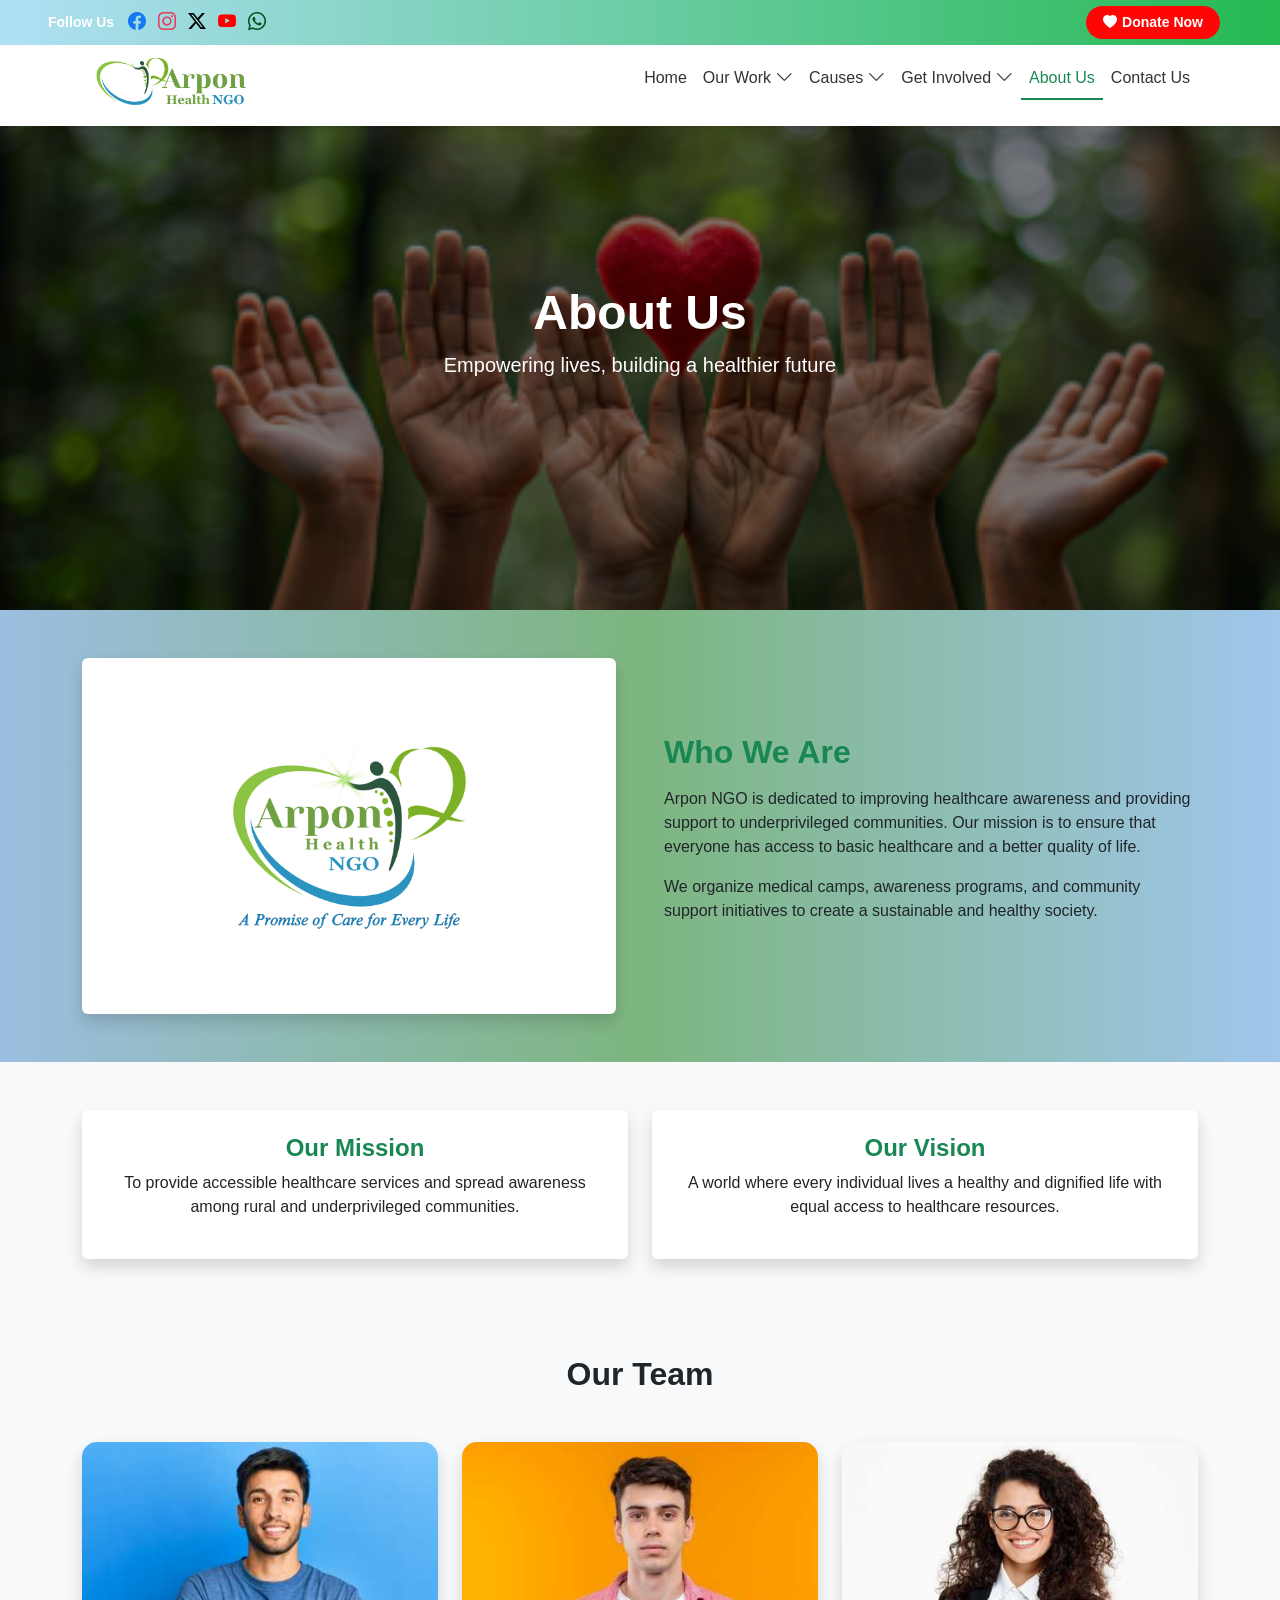
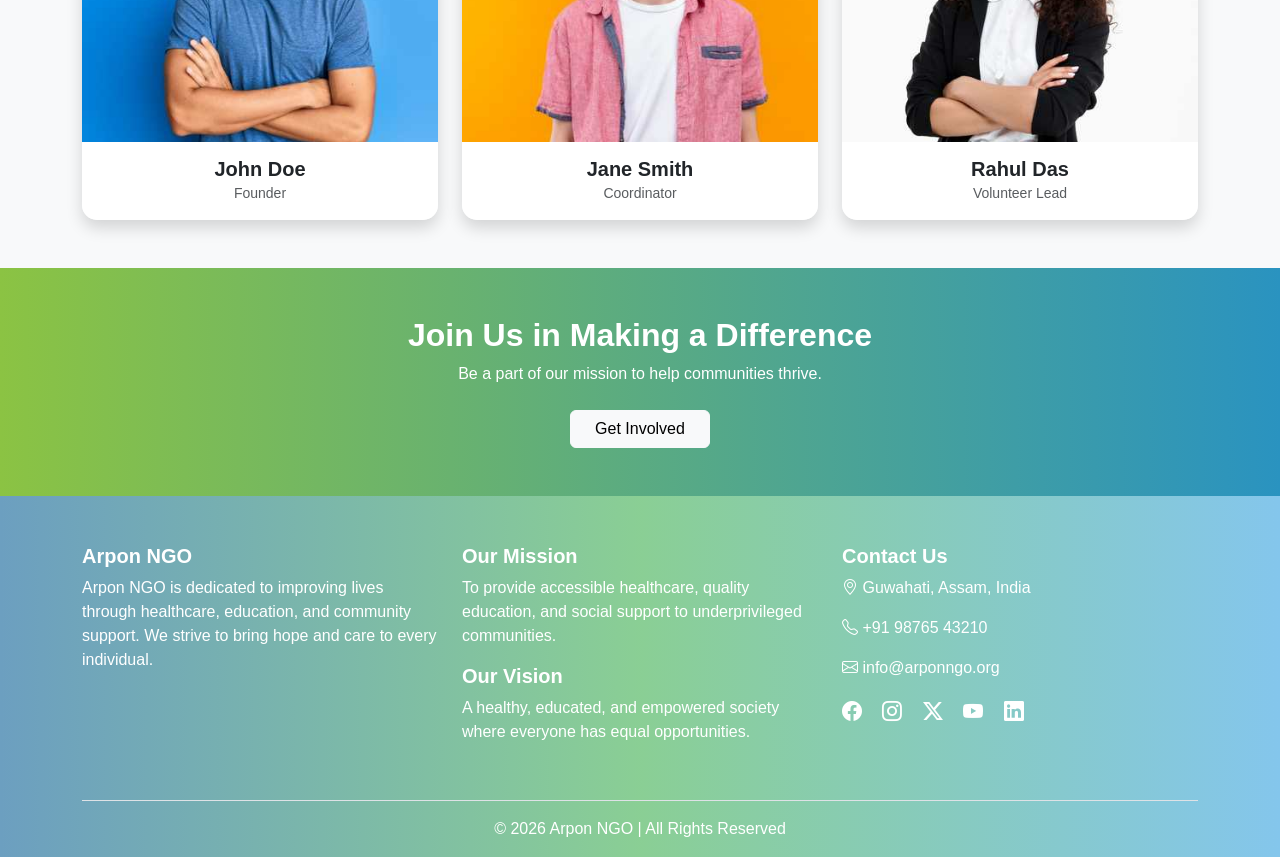
==== commit b2ba4e5c: "updated-donate-button" ====
--- a/about_us.html
+++ b/about_us.html
@@ -29,7 +29,7 @@
     </div>
 
   <!-- Donate Button -->
-  <a href="#" class="btn btn-donate-top">
+  <a href="donatenow.html" class="btn btn-donate-top">
      <i class="bi bi-heart-fill" style="margin-right: 5px;"></i>Donate Now</a>
 </div>
 
@@ -54,7 +54,7 @@
       <ul class="navbar-nav ms-auto align-items-lg-center">
 
         <li class="nav-item">
-          <a class="nav-link active" href="index.html">
+          <a class="nav-link" href="index.html">
             <i class="bi bi-house-door me-1 d-lg-none"></i> Home
           </a>
         </li>
@@ -67,7 +67,7 @@
   </a>
   <ul class="dropdown-menu">
     <li><a class="dropdown-item" href="gallery.html">Photos</a></li>
-    <li><a class="dropdown-item" href="videos.html">Videos</a></li>
+    <li><a class="dropdown-item" href="gallery.html">Videos</a></li>
   </ul>
 </li>
 
@@ -92,12 +92,12 @@
   </a>
   <ul class="dropdown-menu">
     <li><a class="dropdown-item" href="volunteer.html">Volunteer</a></li>
-    <li><a class="dropdown-item" href="#">Partner With Us</a></li>
+    <li><a class="dropdown-item" href="partnerwithus.html">Partner With Us</a></li>
   </ul>
 </li>
 
         <li class="nav-item">
-          <a class="nav-link" href="about_us.html">
+          <a class="nav-link active" href="about_us.html">
             <i class="bi bi-info-circle me-1 d-lg-none"></i> About Us
           </a>
         </li>
